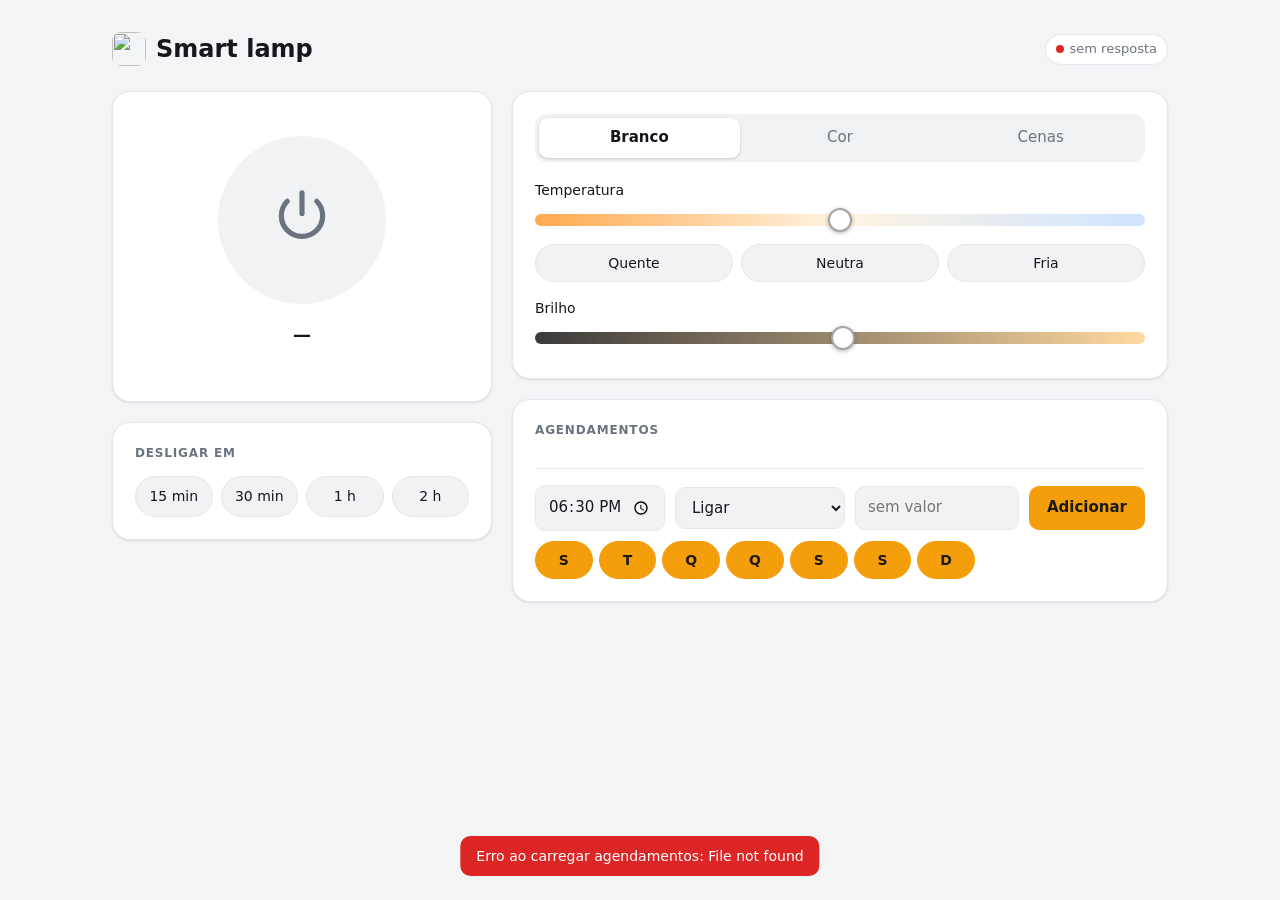
==== app/static/index.html @ d837d830 "Initial commit: local control for a Tuya smart bulb Self-hosted web UI, REST API, schedules and CLI " ====
<!doctype html>
<html lang="pt-BR">
<head>
<meta charset="utf-8">
<meta name="viewport" content="width=device-width, initial-scale=1, viewport-fit=cover">
<meta name="theme-color" content="#0f1115">
<link rel="manifest" href="/static/manifest.json">
<link rel="icon" href="/static/icon.svg" type="image/svg+xml">
<title>Smart lamp</title>
<style>
  :root {
    --bg: #f3f4f6; --card: #ffffff; --text: #15171c; --muted: #6b7280;
    --line: #e5e7eb; --chip: #f1f2f4; --hover: #e9eaee;
    --accent: #f59e0b; --accent-text: #1a1a1a; --danger: #dc2626; --ok: #16a34a;
    --shadow: 0 1px 2px rgba(16,24,40,.05), 0 1px 3px rgba(16,24,40,.06);
    --glow: #ffd9a0; --radius: 18px;
  }
  @media (prefers-color-scheme: dark) {
    :root { --bg: #0f1115; --card: #181b22; --text: #eef0f3; --muted: #9aa1ad;
            --line: #262a33; --chip: #21252d; --hover: #2a2f38; --shadow: none; }
  }
  * { box-sizing: border-box; }
  [hidden] { display: none !important; }
  body { margin: 0; background: var(--bg); color: var(--text); min-height: 100vh;
         font: 15px/1.45 system-ui, -apple-system, "Segoe UI", Roboto, sans-serif;
         -webkit-tap-highlight-color: transparent; }
  button { font: inherit; color: inherit; }
  :focus-visible { outline: 2px solid var(--accent); outline-offset: 2px; }

  .wrap { max-width: 1120px; margin: 0 auto; padding: 16px 16px 48px; }
  header { display: flex; align-items: center; justify-content: space-between; gap: 12px; margin: 4px 0 18px; }
  .brand { display: flex; align-items: center; gap: 10px; min-width: 0; }
  .brand img { width: 34px; height: 34px; border-radius: 9px; }
  h1 { font-size: 20px; margin: 0; font-weight: 650; white-space: nowrap; overflow: hidden; text-overflow: ellipsis; }
  h2 { font-size: 12px; text-transform: uppercase; letter-spacing: .07em; color: var(--muted); margin: 0 0 14px; font-weight: 600; }
  .conn { font-size: 13px; color: var(--muted); display: flex; align-items: center; gap: 6px; flex: none;
          background: var(--card); border: 1px solid var(--line); padding: 5px 10px; border-radius: 99px; }
  .dot { width: 8px; height: 8px; border-radius: 50%; background: var(--muted); }
  .dot.ok { background: var(--ok); } .dot.err { background: var(--danger); }

  .layout { display: flex; flex-direction: column; gap: 14px; }
  .col { display: contents; }
  .card { background: var(--card); border: 1px solid var(--line); border-radius: var(--radius); padding: 18px; box-shadow: var(--shadow); }
  #c-hero { order: 1; } #c-controls { order: 2; } #c-timer { order: 3; } #c-sched { order: 4; }

  /* hero */
  #c-hero { position: relative; overflow: hidden; display: flex; flex-direction: column; align-items: center; padding: 28px 18px 24px; }
  #c-hero::before { content: ""; position: absolute; inset: -40%; opacity: 0; transition: opacity .5s;
                    background: radial-gradient(circle at 50% 42%, var(--glow), transparent 55%); pointer-events: none; }
  #c-hero.on::before { opacity: .28; }
  #power { position: relative; width: 136px; height: 136px; border-radius: 50%; border: 0; cursor: pointer;
           background: var(--chip); color: var(--muted); transition: background .35s, box-shadow .35s, color .35s, transform .1s; }
  #power:hover { background: var(--hover); }
  #power:active { transform: scale(.97); }
  #power svg { width: 54px; height: 54px; }
  #power.on { background: var(--glow); color: #1a1a1a; box-shadow: 0 0 0 8px color-mix(in srgb, var(--glow) 25%, transparent), 0 0 60px 6px var(--glow); }
  #power-label { position: relative; margin-top: 18px; font-size: 18px; font-weight: 650; }
  #power-sub { position: relative; font-size: 13px; color: var(--muted); min-height: 19px; text-align: center; }

  /* tabs */
  .tabs { display: grid; grid-template-columns: repeat(3, 1fr); background: var(--chip); border-radius: 12px; padding: 4px; margin-bottom: 18px; }
  .tabs button { border: 0; background: transparent; padding: 9px; border-radius: 9px; cursor: pointer; color: var(--muted); }
  .tabs button:hover { color: var(--text); }
  .tabs button.active { background: var(--card); color: var(--text); box-shadow: 0 1px 3px rgba(0,0,0,.18); font-weight: 600; }

  label.row { display: flex; justify-content: space-between; margin: 16px 0 2px; font-size: 14px; }
  label.row span { color: var(--muted); font-variant-numeric: tabular-nums; }
  input[type=range] { width: 100%; height: 30px; accent-color: var(--accent); cursor: pointer; }
  .gradient-range { -webkit-appearance: none; appearance: none; height: 12px !important; border-radius: 99px; margin: 12px 0; }
  .gradient-range::-webkit-slider-thumb { -webkit-appearance: none; width: 24px; height: 24px; border-radius: 50%; background: #fff; border: 2px solid rgba(0,0,0,.35); box-shadow: 0 1px 4px rgba(0,0,0,.3); }
  .gradient-range::-moz-range-thumb { width: 22px; height: 22px; border-radius: 50%; background: #fff; border: 2px solid rgba(0,0,0,.35); }
  #temp { background: linear-gradient(90deg, #ffa94d, #fff4e2, #cfe4ff); }
  #bright { background: linear-gradient(90deg, #3a3a3a, var(--glow)); }

  .white-presets { display: grid; grid-template-columns: repeat(3, 1fr); gap: 8px; margin-top: 6px; }

  .swatches { display: grid; grid-template-columns: repeat(auto-fill, minmax(46px, 1fr)); gap: 12px; }
  .swatch { aspect-ratio: 1; border-radius: 50%; border: 3px solid transparent; cursor: pointer; padding: 0;
            box-shadow: inset 0 0 0 1px rgba(0,0,0,.12); transition: transform .12s; }
  .swatch:hover { transform: scale(1.08); }
  .swatch.sel { border-color: var(--text); }
  .swatch.custom { position: relative; overflow: hidden; background: conic-gradient(red, yellow, lime, cyan, blue, magenta, red); }
  .swatch.custom input { position: absolute; inset: 0; opacity: 0; width: 100%; height: 100%; cursor: pointer; }

  .scenes { display: grid; grid-template-columns: repeat(2, 1fr); gap: 10px; }
  .scene { border: 2px solid var(--line); background: var(--chip); border-radius: 14px; padding: 0; overflow: hidden;
           cursor: pointer; text-align: left; transition: border-color .15s, transform .12s; }
  .scene:hover { transform: translateY(-2px); }
  .scene.sel { border-color: var(--accent); }
  .scene .pv { height: 58px; }
  .scene .nm { display: block; padding: 8px 10px; font-size: 14px; font-weight: 550; }

  .chips { display: flex; flex-wrap: wrap; gap: 8px; }
  .chip { border: 1px solid var(--line); background: var(--chip); padding: 8px 14px; border-radius: 99px; font-size: 14px; cursor: pointer; }
  .chip:hover { background: var(--hover); }
  .chip.on { background: var(--accent); border-color: var(--accent); color: var(--accent-text); font-weight: 600; }
  #timer { display: grid; grid-template-columns: repeat(4, 1fr); }
  #timer .chip { text-align: center; padding: 9px 0; }
  #timer .chip.cancel { grid-column: 1 / -1; }

  /* schedules */
  .sched { display: flex; align-items: center; gap: 14px; padding: 12px 0; border-top: 1px solid var(--line); }
  .sched:first-child { border-top: 0; padding-top: 0; }
  .sched .t { font-size: 24px; font-weight: 650; font-variant-numeric: tabular-nums; min-width: 70px; }
  .sched .d { flex: 1; min-width: 0; font-size: 13px; color: var(--muted); }
  .sched .d b { display: block; color: var(--text); font-weight: 550; font-size: 14px; }
  .sched.off .t, .sched.off .d b { opacity: .45; }
  .icon-btn { border: 0; background: transparent; color: var(--muted); cursor: pointer; padding: 6px 8px; border-radius: 8px; font-size: 16px; }
  .icon-btn:hover { background: var(--hover); color: var(--danger); }
  .switch { position: relative; width: 42px; height: 24px; flex: none; }
  .switch input { opacity: 0; width: 0; height: 0; }
  .switch i { position: absolute; inset: 0; background: var(--line); border-radius: 99px; transition: .2s; cursor: pointer; }
  .switch i::after { content: ""; position: absolute; width: 18px; height: 18px; left: 3px; top: 3px; background: #fff; border-radius: 50%; transition: .2s; }
  .switch input:checked + i { background: var(--accent); }
  .switch input:checked + i::after { transform: translateX(18px); }
  .empty { color: var(--muted); font-size: 14px; text-align: center; padding: 6px 0 2px; }

  form#new { display: grid; grid-template-columns: 1fr 1fr; gap: 10px; margin-top: 14px; border-top: 1px solid var(--line); padding-top: 16px; }
  form#new .full { grid-column: 1 / -1; }
  input[type=time], select, input[type=text] { width: 100%; padding: 10px 12px; border-radius: 10px; border: 1px solid var(--line);
         background: var(--chip); color: var(--text); font: inherit; min-height: 42px; }
  .chips.days { display: grid; grid-template-columns: repeat(7, 1fr); gap: 6px; }
  .days .chip { padding: 8px 0; text-align: center; }
  button.primary { border: 0; border-radius: 10px; padding: 11px 18px; background: var(--accent); color: var(--accent-text); font-weight: 650; cursor: pointer; min-height: 42px; }
  button.primary:hover { filter: brightness(1.06); }

  #toast { position: fixed; left: 50%; bottom: 24px; transform: translate(-50%, 100px); background: var(--danger); color: #fff;
           padding: 10px 16px; border-radius: 10px; font-size: 14px; transition: transform .25s; max-width: calc(100% - 32px); z-index: 9; }
  #toast.show { transform: translate(-50%, 0); }

  /* desktop */
  @media (min-width: 900px) {
    .wrap { padding: 28px 32px 56px; }
    header { margin-bottom: 24px; }
    h1 { font-size: 24px; }
    .layout { display: grid; grid-template-columns: 340px 1fr; gap: 20px; align-items: start; }
    .col { display: flex; flex-direction: column; gap: 20px; }
    .col.left { position: sticky; top: 24px; }
    .card { padding: 22px; }
    #c-hero { padding: 44px 22px 34px; }
    #power { width: 168px; height: 168px; }
    #power svg { width: 62px; height: 62px; }
    .scenes { grid-template-columns: repeat(4, 1fr); }
    .scene .pv { height: 72px; }
    .swatches { grid-template-columns: repeat(9, 1fr); }
    form#new { grid-template-columns: 130px 170px 1fr auto; align-items: center; }
    form#new > * { grid-row: 1; }
    form#new #n-value-wrap, form#new button.primary { grid-column: auto; }
    form#new .days-wrap { grid-row: 2; grid-column: 1 / -1; max-width: 440px; }
    .sched-grid { display: grid; grid-template-columns: 1fr 1fr; column-gap: 28px; }
    .sched-grid .sched:nth-child(2) { border-top: 0; padding-top: 0; }
  }
  @media (min-width: 1200px) {
    .layout { grid-template-columns: 380px 1fr; }
  }
</style>
</head>
<body>
<div class="wrap">
  <header>
    <div class="brand"><img src="/static/icon.svg" alt=""><h1 id="name">Smart lamp</h1></div>
    <div class="conn"><span id="dot" class="dot"></span><span id="conn">conectando…</span></div>
  </header>

  <div class="layout">
    <div class="col left">
      <section class="card" id="c-hero">
        <button id="power" aria-label="Ligar/desligar">
          <svg viewBox="0 0 24 24" fill="none" stroke="currentColor" stroke-width="2" stroke-linecap="round"><path d="M12 3v8"/><path d="M6.3 6.3a8 8 0 1 0 11.4 0"/></svg>
        </button>
        <div id="power-label">—</div>
        <div id="power-sub"></div>
      </section>

      <section class="card" id="c-timer">
        <h2>Desligar em</h2>
        <div class="chips" id="timer">
          <button class="chip" data-min="15">15 min</button>
          <button class="chip" data-min="30">30 min</button>
          <button class="chip" data-min="60">1 h</button>
          <button class="chip" data-min="120">2 h</button>
          <button class="chip cancel" data-min="0" hidden>Cancelar timer</button>
        </div>
      </section>
    </div>

    <div class="col right">
      <section class="card" id="c-controls">
        <div class="tabs" role="tablist">
          <button data-tab="white" class="active">Branco</button>
          <button data-tab="colour">Cor</button>
          <button data-tab="scene">Cenas</button>
        </div>

        <div id="pane-white">
          <label class="row" for="temp">Temperatura <span id="temp-v"></span></label>
          <input id="temp" class="gradient-range" type="range" min="0" max="100" step="1">
          <div class="white-presets">
            <button class="chip" data-temp="0">Quente</button>
            <button class="chip" data-temp="50">Neutra</button>
            <button class="chip" data-temp="100">Fria</button>
          </div>
        </div>

        <div id="pane-colour" hidden>
          <div class="swatches" id="swatches">
            <label class="swatch custom" title="Personalizada"><input type="color" id="picker"></label>
          </div>
        </div>

        <div id="pane-scene" hidden>
          <div class="scenes" id="scenes"></div>
        </div>

        <div id="bright-wrap">
          <label class="row" for="bright">Brilho <span id="bright-v"></span></label>
          <input id="bright" class="gradient-range" type="range" min="1" max="100" step="1">
        </div>
      </section>

      <section class="card" id="c-sched">
        <h2>Agendamentos</h2>
        <div id="sched-list" class="sched-grid"></div>
        <form id="new">
          <input type="time" id="n-time" required value="18:30" aria-label="Horário">
          <select id="n-action" aria-label="Ação">
            <option value="on">Ligar</option>
            <option value="off">Desligar</option>
            <option value="white">Branco</option>
            <option value="color">Cor</option>
            <option value="brightness">Brilho</option>
            <option value="scene">Cena</option>
          </select>
          <div class="full" id="n-value-wrap">
            <input type="text" id="n-value" aria-label="Valor" disabled placeholder="sem valor">
            <select id="n-scene" aria-label="Cena" hidden></select>
          </div>
          <div class="full days-wrap"><div class="chips days" id="n-days"></div></div>
          <button class="primary full" type="submit">Adicionar</button>
        </form>
      </section>
    </div>
  </div>
</div>
<div id="toast"></div>

<script>
const $ = (s) => document.querySelector(s);
const PRESETS = ["#ff0000", "#ff6400", "#ffc800", "#00ff00", "#00ffff", "#0000ff", "#8c00ff", "#ff0078"];
const DAYS = ["S", "T", "Q", "Q", "S", "S", "D"];  // seg..dom
const DAY_FULL = ["seg", "ter", "qua", "qui", "sex", "sáb", "dom"];
const ACTION_LABEL = { on: "Ligar", off: "Desligar", white: "Branco", color: "Cor", brightness: "Brilho", scene: "Cena" };
// visual previews for the built-in Tuya scenes
const SCENE_STYLE = {
  night:    { bg: "radial-gradient(circle at 30% 40%, #ffb15c, #3b2410 75%)", glow: "#ffb15c" },
  read:     { bg: "linear-gradient(135deg, #fff6e6, #ffd9a0)", glow: "#ffe2b0" },
  work:     { bg: "linear-gradient(135deg, #ffffff, #cfe2ff)", glow: "#e3eeff" },
  leisure:  { bg: "linear-gradient(135deg, #f6e7d4, #b99f80)", glow: "#f0dcc2" },
  soft:     { bg: "linear-gradient(135deg, #ff7a7a, #7dffa0 60%, #1f3a26)", glow: "#ffb0b0" },
  rainbow:  { bg: "linear-gradient(90deg, #ff2d2d 33%, #2dff6a 33% 66%, #2d6bff 66%)", glow: "#9fe" },
  shine:    { bg: "repeating-linear-gradient(90deg, #ff2d2d 0 12px, #111 12px 18px, #2dff6a 18px 30px, #111 30px 36px, #2d6bff 36px 48px, #111 48px 54px)", glow: "#fff" },
  gorgeous: { bg: "linear-gradient(90deg, #ff2d2d, #2dff6a, #2d6bff, #f5ff2d, #2dffe0, #b02dff)", glow: "#e0b0ff" },
};
let state = null, tab = "white", busy = false, scenes = [];

function toast(msg) {
  const t = $("#toast"); t.textContent = msg; t.classList.add("show");
  clearTimeout(toast.h); toast.h = setTimeout(() => t.classList.remove("show"), 3500);
}

async function api(path, method = "GET", body) {
  const res = await fetch(path, {
    method, headers: body ? { "Content-Type": "application/json" } : {},
    body: body ? JSON.stringify(body) : undefined,
  });
  if (!res.ok) {
    let detail = res.statusText;
    try { const j = await res.json(); detail = typeof j.detail === "string" ? j.detail : j.detail.map(d => d.msg).join("; "); } catch {}
    throw new Error(detail);
  }
  return res.status === 204 ? null : res.json();
}

function setConn(ok, text) {
  $("#dot").className = "dot " + (ok ? "ok" : "err");
  $("#conn").textContent = text;
}

function warmToHex(t) {  // 0 = warm, 100 = cold
  const a = [255, 179, 92], b = [207, 230, 255];
  return "#" + a.map((v, i) => Math.round(v + (b[i] - v) * t / 100).toString(16).padStart(2, "0")).join("");
}

// the bulb stores colour as HSV, so a hex read back can differ slightly from what was sent
function colorDistance(a, b) {
  const rgb = (h) => [1, 3, 5].map(i => parseInt(h.slice(i, i + 2), 16));
  const [x, y] = [rgb(a), rgb(b)];
  return Math.max(...x.map((v, i) => Math.abs(v - y[i])));
}

function tempLabel(v) { v = +v; return v < 34 ? "quente" : v > 66 ? "fria" : "neutra"; }
const sceneLabel = (id) => scenes.find(s => s.id === id)?.label || id;

function render(s) {
  state = s;
  setConn(true, "online");
  const glow = s.mode === "colour" && s.color ? s.color
             : s.mode === "scene" && SCENE_STYLE[s.scene] ? SCENE_STYLE[s.scene].glow
             : warmToHex(s.temperature);
  document.documentElement.style.setProperty("--glow", glow);
  $("#power").classList.toggle("on", s.on);
  $("#c-hero").classList.toggle("on", s.on);
  $("#power-label").textContent = s.on ? "Ligada" : "Desligada";

  const parts = [];
  if (s.on) {
    if (s.mode === "scene") parts.push(`Cena ${sceneLabel(s.scene)}`);
    else if (s.mode === "colour") parts.push(`Cor · ${s.brightness}%`);
    else parts.push(`Branco ${tempLabel(s.temperature)} · ${s.brightness}%`);
  }
  if (s.timer_seconds > 0) parts.push(`desliga em ${Math.ceil(s.timer_seconds / 60)} min`);
  $("#power-sub").textContent = parts.join(" · ");
  $("#timer .cancel").hidden = !(s.timer_seconds > 0);

  const modeTab = { white: "white", colour: "colour", scene: "scene" }[s.mode];
  if (modeTab && !render.userTab) setTab(modeTab, false);

  if (document.activeElement !== $("#bright")) $("#bright").value = s.brightness;
  $("#bright-v").textContent = $("#bright").value + "%";
  if (document.activeElement !== $("#temp")) $("#temp").value = s.temperature;
  $("#temp-v").textContent = tempLabel($("#temp").value);
  if (s.color) $("#picker").value = s.color;
  document.querySelectorAll(".swatch[data-c]").forEach(el =>
    el.classList.toggle("sel", s.mode === "colour" && !!s.color && colorDistance(el.dataset.c, s.color) < 30));
  document.querySelectorAll(".scene").forEach(el =>
    el.classList.toggle("sel", s.mode === "scene" && el.dataset.id === s.scene));
}

async function act(path, body) {
  if (busy) return; busy = true;
  try { render.userTab = false; render(await api(path, "POST", body)); }
  catch (e) { toast(e.message); }
  finally { busy = false; }
}

async function refresh() {
  if (busy || document.hidden) return;
  try { render(await api("/api/status")); }
  catch (e) { setConn(false, "sem resposta"); }
}

function setTab(t, fromUser = true) {
  tab = t;
  if (fromUser) render.userTab = true;  // don't let polling flip the tab while browsing
  document.querySelectorAll(".tabs button").forEach(b => b.classList.toggle("active", b.dataset.tab === t));
  $("#pane-white").hidden = t !== "white";
  $("#pane-colour").hidden = t !== "colour";
  $("#pane-scene").hidden = t !== "scene";
  $("#bright-wrap").hidden = t === "scene";
  if (fromUser && t === "white" && state?.mode !== "white") act("/api/white", {});
}

// --- controls
$("#power").onclick = () => act("/api/power", { on: !state?.on });
document.querySelectorAll(".tabs button").forEach(b => b.onclick = () => setTab(b.dataset.tab));
$("#bright").oninput = (e) => $("#bright-v").textContent = e.target.value + "%";
$("#bright").onchange = (e) => act("/api/brightness", { value: +e.target.value });
$("#temp").oninput = (e) => $("#temp-v").textContent = tempLabel(e.target.value);
$("#temp").onchange = (e) => act("/api/white", { temperature: +e.target.value });
document.querySelectorAll("[data-temp]").forEach(b => b.onclick = () => act("/api/white", { temperature: +b.dataset.temp }));
$("#picker").onchange = (e) => act("/api/color", { color: e.target.value });
const sw = $("#swatches");
PRESETS.forEach(c => {
  const b = document.createElement("button");
  b.className = "swatch"; b.style.background = c; b.dataset.c = c; b.title = c; b.setAttribute("aria-label", c);
  b.onclick = () => act("/api/color", { color: c });
  sw.insertBefore(b, sw.lastElementChild);
});
document.querySelectorAll("#timer .chip").forEach(b => b.onclick = () => act("/api/timer", { minutes: +b.dataset.min }));

function renderScenes() {
  const el = $("#scenes"); el.innerHTML = "";
  const sel = $("#n-scene"); sel.innerHTML = "";
  for (const s of scenes) {
    const b = document.createElement("button");
    b.className = "scene"; b.dataset.id = s.id;
    b.innerHTML = `<div class="pv"></div><span class="nm"></span>`;
    b.querySelector(".pv").style.background = SCENE_STYLE[s.id]?.bg || "var(--hover)";
    b.querySelector(".nm").textContent = s.label;
    b.onclick = () => act("/api/scene", { scene: s.id });
    el.appendChild(b);
    sel.add(new Option(s.label, s.id));
  }
}

// --- schedules
const daysEl = $("#n-days");
const newDays = new Set([0, 1, 2, 3, 4, 5, 6]);
DAYS.forEach((d, i) => {
  const b = document.createElement("button");
  b.type = "button"; b.className = "chip on"; b.textContent = d; b.title = DAY_FULL[i];
  b.onclick = () => { newDays.has(i) ? newDays.delete(i) : newDays.add(i); b.classList.toggle("on", newDays.has(i)); };
  daysEl.appendChild(b);
});

$("#n-action").onchange = (e) => {
  const a = e.target.value, input = $("#n-value");
  $("#n-scene").hidden = a !== "scene";
  input.hidden = a === "scene";
  input.disabled = !["white", "color", "brightness"].includes(a);
  input.value = "";
  input.placeholder = { white: "temperatura 0-100 (vazio = manter)", color: "#ff8800 ou vermelho", brightness: "brilho 1-100" }[a] || "sem valor";
};

function describeDays(days) {
  if (days.length === 7) return "todos os dias";
  if (days.join() === "0,1,2,3,4") return "dias úteis";
  if (days.join() === "5,6") return "fim de semana";
  return days.map(d => DAY_FULL[d]).join(", ");
}

function describeAction(s) {
  const label = ACTION_LABEL[s.action];
  if (s.value === null || s.value === undefined || s.value === "") return label;
  if (s.action === "brightness") return `${label} ${s.value}%`;
  if (s.action === "white") return `${label} ${tempLabel(s.value)}`;
  if (s.action === "scene") return `${label} ${sceneLabel(s.value)}`;
  return `${label} ${s.value}`;
}

async function loadSchedules() {
  try {
    const list = await api("/api/schedules");
    const el = $("#sched-list");
    el.innerHTML = "";
    if (!list.length) { el.innerHTML = '<div class="empty">Nenhum agendamento</div>'; return; }
    for (const s of list) {
      const row = document.createElement("div");
      row.className = "sched" + (s.enabled ? "" : " off");
      row.innerHTML = `<div class="t"></div><div class="d"><b></b><span></span></div>
        <label class="switch" title="Ativar/desativar"><input type="checkbox"><i></i></label>
        <button class="icon-btn" title="Excluir" aria-label="Excluir">✕</button>`;
      row.querySelector(".t").textContent = s.time;
      row.querySelector("b").textContent = describeAction(s);
      row.querySelector("span").textContent = describeDays(s.days);
      const cb = row.querySelector("input");
      cb.checked = s.enabled;
      cb.onchange = async () => {
        try { await api(`/api/schedules/${s.id}`, "PUT", { ...s, enabled: cb.checked }); loadSchedules(); }
        catch (e) { toast(e.message); cb.checked = !cb.checked; }
      };
      row.querySelector(".icon-btn").onclick = async () => {
        if (!confirm(`Excluir agendamento das ${s.time}?`)) return;
        try { await api(`/api/schedules/${s.id}`, "DELETE"); loadSchedules(); } catch (e) { toast(e.message); }
      };
      el.appendChild(row);
    }
  } catch (e) { toast("Erro ao carregar agendamentos: " + e.message); }
}

$("#new").onsubmit = async (e) => {
  e.preventDefault();
  if (!newDays.size) return toast("Escolha pelo menos um dia");
  const action = $("#n-action").value;
  const raw = action === "scene" ? $("#n-scene").value : $("#n-value").value.trim();
  const body = { time: $("#n-time").value, days: [...newDays].sort(), action, value: raw === "" ? null : raw };
  try { await api("/api/schedules", "POST", body); loadSchedules(); }
  catch (err) { toast(err.message); }
};

(async () => {
  try {
    const info = await api("/api/info");
    $("#name").textContent = document.title = info.name;
    scenes = info.scenes;
    renderScenes();
  } catch (e) { toast(e.message); }
  refresh(); loadSchedules();
})();
setInterval(refresh, 5000);
document.addEventListener("visibilitychange", () => { if (!document.hidden) { refresh(); loadSchedules(); } });
</script>
</body>
</html>
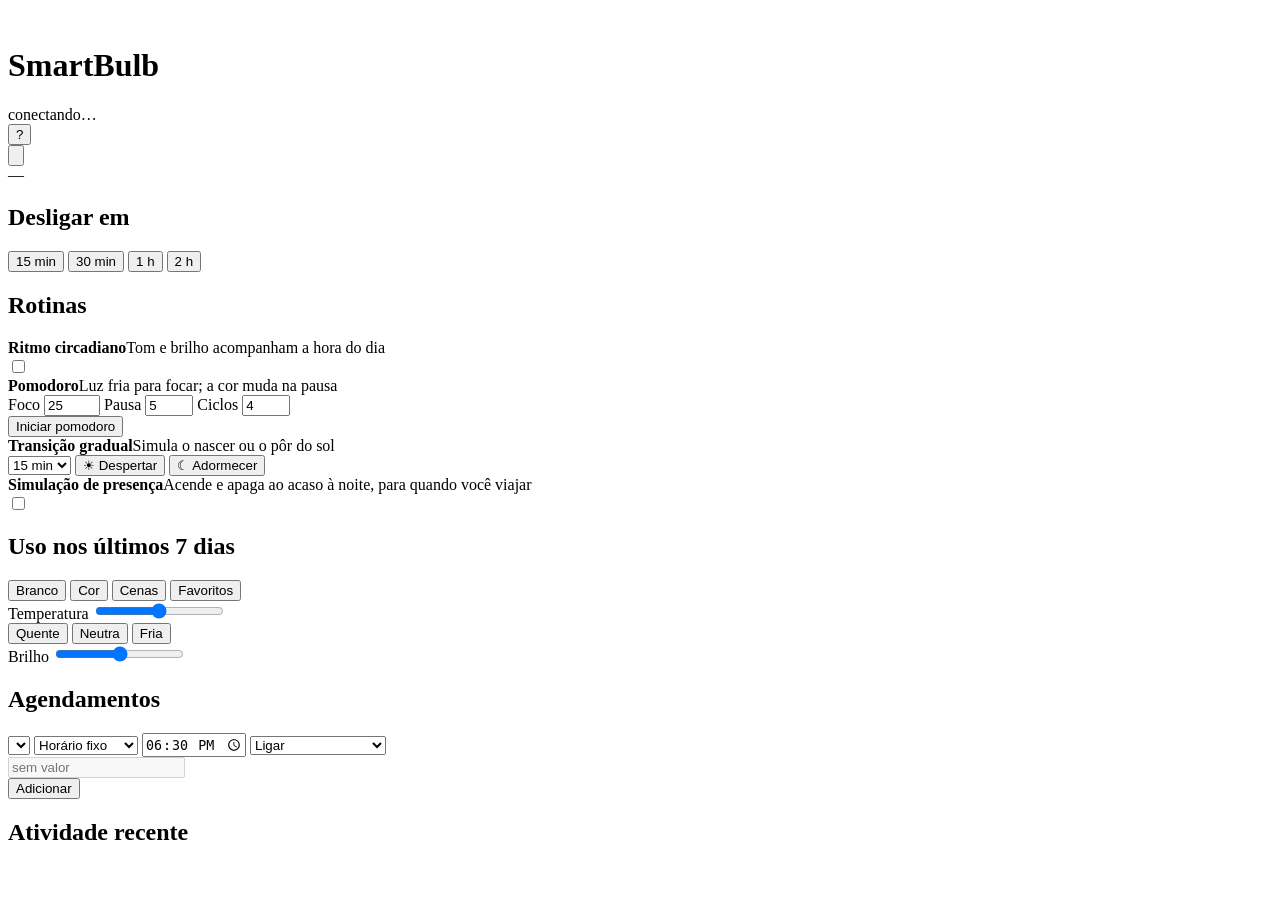
==== commit 940e0e80: "Add login page, users, routines, scenes and live updates - Login page with cookie sessions replaces " ====
--- a/app/static/index.html
+++ b/app/static/index.html
@@ -6,160 +6,26 @@
 <meta name="theme-color" content="#0f1115">
 <link rel="manifest" href="/static/manifest.json">
 <link rel="icon" href="/static/icon.svg" type="image/svg+xml">
-<title>Smart lamp</title>
-<style>
-  :root {
-    --bg: #f3f4f6; --card: #ffffff; --text: #15171c; --muted: #6b7280;
-    --line: #e5e7eb; --chip: #f1f2f4; --hover: #e9eaee;
-    --accent: #f59e0b; --accent-text: #1a1a1a; --danger: #dc2626; --ok: #16a34a;
-    --shadow: 0 1px 2px rgba(16,24,40,.05), 0 1px 3px rgba(16,24,40,.06);
-    --glow: #ffd9a0; --radius: 18px;
-  }
-  @media (prefers-color-scheme: dark) {
-    :root { --bg: #0f1115; --card: #181b22; --text: #eef0f3; --muted: #9aa1ad;
-            --line: #262a33; --chip: #21252d; --hover: #2a2f38; --shadow: none; }
-  }
-  * { box-sizing: border-box; }
-  [hidden] { display: none !important; }
-  body { margin: 0; background: var(--bg); color: var(--text); min-height: 100vh;
-         font: 15px/1.45 system-ui, -apple-system, "Segoe UI", Roboto, sans-serif;
-         -webkit-tap-highlight-color: transparent; }
-  button { font: inherit; color: inherit; }
-  :focus-visible { outline: 2px solid var(--accent); outline-offset: 2px; }
-
-  .wrap { max-width: 1120px; margin: 0 auto; padding: 16px 16px 48px; }
-  header { display: flex; align-items: center; justify-content: space-between; gap: 12px; margin: 4px 0 18px; }
-  .brand { display: flex; align-items: center; gap: 10px; min-width: 0; }
-  .brand img { width: 34px; height: 34px; border-radius: 9px; }
-  h1 { font-size: 20px; margin: 0; font-weight: 650; white-space: nowrap; overflow: hidden; text-overflow: ellipsis; }
-  h2 { font-size: 12px; text-transform: uppercase; letter-spacing: .07em; color: var(--muted); margin: 0 0 14px; font-weight: 600; }
-  .conn { font-size: 13px; color: var(--muted); display: flex; align-items: center; gap: 6px; flex: none;
-          background: var(--card); border: 1px solid var(--line); padding: 5px 10px; border-radius: 99px; }
-  .dot { width: 8px; height: 8px; border-radius: 50%; background: var(--muted); }
-  .dot.ok { background: var(--ok); } .dot.err { background: var(--danger); }
-
-  .layout { display: flex; flex-direction: column; gap: 14px; }
-  .col { display: contents; }
-  .card { background: var(--card); border: 1px solid var(--line); border-radius: var(--radius); padding: 18px; box-shadow: var(--shadow); }
-  #c-hero { order: 1; } #c-controls { order: 2; } #c-timer { order: 3; } #c-sched { order: 4; }
-
-  /* hero */
-  #c-hero { position: relative; overflow: hidden; display: flex; flex-direction: column; align-items: center; padding: 28px 18px 24px; }
-  #c-hero::before { content: ""; position: absolute; inset: -40%; opacity: 0; transition: opacity .5s;
-                    background: radial-gradient(circle at 50% 42%, var(--glow), transparent 55%); pointer-events: none; }
-  #c-hero.on::before { opacity: .28; }
-  #power { position: relative; width: 136px; height: 136px; border-radius: 50%; border: 0; cursor: pointer;
-           background: var(--chip); color: var(--muted); transition: background .35s, box-shadow .35s, color .35s, transform .1s; }
-  #power:hover { background: var(--hover); }
-  #power:active { transform: scale(.97); }
-  #power svg { width: 54px; height: 54px; }
-  #power.on { background: var(--glow); color: #1a1a1a; box-shadow: 0 0 0 8px color-mix(in srgb, var(--glow) 25%, transparent), 0 0 60px 6px var(--glow); }
-  #power-label { position: relative; margin-top: 18px; font-size: 18px; font-weight: 650; }
-  #power-sub { position: relative; font-size: 13px; color: var(--muted); min-height: 19px; text-align: center; }
-
-  /* tabs */
-  .tabs { display: grid; grid-template-columns: repeat(3, 1fr); background: var(--chip); border-radius: 12px; padding: 4px; margin-bottom: 18px; }
-  .tabs button { border: 0; background: transparent; padding: 9px; border-radius: 9px; cursor: pointer; color: var(--muted); }
-  .tabs button:hover { color: var(--text); }
-  .tabs button.active { background: var(--card); color: var(--text); box-shadow: 0 1px 3px rgba(0,0,0,.18); font-weight: 600; }
-
-  label.row { display: flex; justify-content: space-between; margin: 16px 0 2px; font-size: 14px; }
-  label.row span { color: var(--muted); font-variant-numeric: tabular-nums; }
-  input[type=range] { width: 100%; height: 30px; accent-color: var(--accent); cursor: pointer; }
-  .gradient-range { -webkit-appearance: none; appearance: none; height: 12px !important; border-radius: 99px; margin: 12px 0; }
-  .gradient-range::-webkit-slider-thumb { -webkit-appearance: none; width: 24px; height: 24px; border-radius: 50%; background: #fff; border: 2px solid rgba(0,0,0,.35); box-shadow: 0 1px 4px rgba(0,0,0,.3); }
-  .gradient-range::-moz-range-thumb { width: 22px; height: 22px; border-radius: 50%; background: #fff; border: 2px solid rgba(0,0,0,.35); }
-  #temp { background: linear-gradient(90deg, #ffa94d, #fff4e2, #cfe4ff); }
-  #bright { background: linear-gradient(90deg, #3a3a3a, var(--glow)); }
-
-  .white-presets { display: grid; grid-template-columns: repeat(3, 1fr); gap: 8px; margin-top: 6px; }
-
-  .swatches { display: grid; grid-template-columns: repeat(auto-fill, minmax(46px, 1fr)); gap: 12px; }
-  .swatch { aspect-ratio: 1; border-radius: 50%; border: 3px solid transparent; cursor: pointer; padding: 0;
-            box-shadow: inset 0 0 0 1px rgba(0,0,0,.12); transition: transform .12s; }
-  .swatch:hover { transform: scale(1.08); }
-  .swatch.sel { border-color: var(--text); }
-  .swatch.custom { position: relative; overflow: hidden; background: conic-gradient(red, yellow, lime, cyan, blue, magenta, red); }
-  .swatch.custom input { position: absolute; inset: 0; opacity: 0; width: 100%; height: 100%; cursor: pointer; }
-
-  .scenes { display: grid; grid-template-columns: repeat(2, 1fr); gap: 10px; }
-  .scene { border: 2px solid var(--line); background: var(--chip); border-radius: 14px; padding: 0; overflow: hidden;
-           cursor: pointer; text-align: left; transition: border-color .15s, transform .12s; }
-  .scene:hover { transform: translateY(-2px); }
-  .scene.sel { border-color: var(--accent); }
-  .scene .pv { height: 58px; }
-  .scene .nm { display: block; padding: 8px 10px; font-size: 14px; font-weight: 550; }
-
-  .chips { display: flex; flex-wrap: wrap; gap: 8px; }
-  .chip { border: 1px solid var(--line); background: var(--chip); padding: 8px 14px; border-radius: 99px; font-size: 14px; cursor: pointer; }
-  .chip:hover { background: var(--hover); }
-  .chip.on { background: var(--accent); border-color: var(--accent); color: var(--accent-text); font-weight: 600; }
-  #timer { display: grid; grid-template-columns: repeat(4, 1fr); }
-  #timer .chip { text-align: center; padding: 9px 0; }
-  #timer .chip.cancel { grid-column: 1 / -1; }
-
-  /* schedules */
-  .sched { display: flex; align-items: center; gap: 14px; padding: 12px 0; border-top: 1px solid var(--line); }
-  .sched:first-child { border-top: 0; padding-top: 0; }
-  .sched .t { font-size: 24px; font-weight: 650; font-variant-numeric: tabular-nums; min-width: 70px; }
-  .sched .d { flex: 1; min-width: 0; font-size: 13px; color: var(--muted); }
-  .sched .d b { display: block; color: var(--text); font-weight: 550; font-size: 14px; }
-  .sched.off .t, .sched.off .d b { opacity: .45; }
-  .icon-btn { border: 0; background: transparent; color: var(--muted); cursor: pointer; padding: 6px 8px; border-radius: 8px; font-size: 16px; }
-  .icon-btn:hover { background: var(--hover); color: var(--danger); }
-  .switch { position: relative; width: 42px; height: 24px; flex: none; }
-  .switch input { opacity: 0; width: 0; height: 0; }
-  .switch i { position: absolute; inset: 0; background: var(--line); border-radius: 99px; transition: .2s; cursor: pointer; }
-  .switch i::after { content: ""; position: absolute; width: 18px; height: 18px; left: 3px; top: 3px; background: #fff; border-radius: 50%; transition: .2s; }
-  .switch input:checked + i { background: var(--accent); }
-  .switch input:checked + i::after { transform: translateX(18px); }
-  .empty { color: var(--muted); font-size: 14px; text-align: center; padding: 6px 0 2px; }
-
-  form#new { display: grid; grid-template-columns: 1fr 1fr; gap: 10px; margin-top: 14px; border-top: 1px solid var(--line); padding-top: 16px; }
-  form#new .full { grid-column: 1 / -1; }
-  input[type=time], select, input[type=text] { width: 100%; padding: 10px 12px; border-radius: 10px; border: 1px solid var(--line);
-         background: var(--chip); color: var(--text); font: inherit; min-height: 42px; }
-  .chips.days { display: grid; grid-template-columns: repeat(7, 1fr); gap: 6px; }
-  .days .chip { padding: 8px 0; text-align: center; }
-  button.primary { border: 0; border-radius: 10px; padding: 11px 18px; background: var(--accent); color: var(--accent-text); font-weight: 650; cursor: pointer; min-height: 42px; }
-  button.primary:hover { filter: brightness(1.06); }
-
-  #toast { position: fixed; left: 50%; bottom: 24px; transform: translate(-50%, 100px); background: var(--danger); color: #fff;
-           padding: 10px 16px; border-radius: 10px; font-size: 14px; transition: transform .25s; max-width: calc(100% - 32px); z-index: 9; }
-  #toast.show { transform: translate(-50%, 0); }
-
-  /* desktop */
-  @media (min-width: 900px) {
-    .wrap { padding: 28px 32px 56px; }
-    header { margin-bottom: 24px; }
-    h1 { font-size: 24px; }
-    .layout { display: grid; grid-template-columns: 340px 1fr; gap: 20px; align-items: start; }
-    .col { display: flex; flex-direction: column; gap: 20px; }
-    .col.left { position: sticky; top: 24px; }
-    .card { padding: 22px; }
-    #c-hero { padding: 44px 22px 34px; }
-    #power { width: 168px; height: 168px; }
-    #power svg { width: 62px; height: 62px; }
-    .scenes { grid-template-columns: repeat(4, 1fr); }
-    .scene .pv { height: 72px; }
-    .swatches { grid-template-columns: repeat(9, 1fr); }
-    form#new { grid-template-columns: 130px 170px 1fr auto; align-items: center; }
-    form#new > * { grid-row: 1; }
-    form#new #n-value-wrap, form#new button.primary { grid-column: auto; }
-    form#new .days-wrap { grid-row: 2; grid-column: 1 / -1; max-width: 440px; }
-    .sched-grid { display: grid; grid-template-columns: 1fr 1fr; column-gap: 28px; }
-    .sched-grid .sched:nth-child(2) { border-top: 0; padding-top: 0; }
-  }
-  @media (min-width: 1200px) {
-    .layout { grid-template-columns: 380px 1fr; }
-  }
-</style>
+<link rel="stylesheet" href="/static/app.css">
+<title>SmartBulb</title>
 </head>
-<body>
+<body class="role-guest">
 <div class="wrap">
   <header>
-    <div class="brand"><img src="/static/icon.svg" alt=""><h1 id="name">Smart lamp</h1></div>
-    <div class="conn"><span id="dot" class="dot"></span><span id="conn">conectando…</span></div>
+    <div class="brand"><img src="/static/icon.svg" alt=""><h1>SmartBulb</h1></div>
+    <select id="target" class="pill-select" aria-label="Lâmpada ou grupo" hidden></select>
+    <div class="header-right">
+      <div class="conn"><span id="dot" class="dot"></span><span id="conn">conectando…</span></div>
+      <div class="menu-wrap">
+        <button id="user-btn" class="avatar" aria-haspopup="menu" aria-expanded="false" title="Conta">?</button>
+        <div id="user-menu" class="menu" role="menu" hidden>
+          <div class="menu-head"><b id="user-name"></b><span id="user-role"></span></div>
+          <button data-open="dlg-account" role="menuitem">Minha conta</button>
+          <button data-open="dlg-admin" class="admin-only" role="menuitem">Administração</button>
+          <button id="logout" role="menuitem">Sair</button>
+        </div>
+      </div>
+    </div>
   </header>
 
   <div class="layout">
@@ -170,9 +36,17 @@
         </button>
         <div id="power-label">—</div>
         <div id="power-sub"></div>
-      </section>
-
-      <section class="card" id="c-timer">
+        <div id="effect-banner" class="effect-banner member-only" hidden>
+          <span id="effect-text"></span>
+          <button class="chip" id="effect-stop">Parar</button>
+        </div>
+        <div id="members" class="members"></div>
+        <div class="hero-actions member-only">
+          <button class="chip small" id="undo" hidden>↶ Desfazer</button>
+        </div>
+      </section>
+
+      <section class="card member-only" id="c-timer">
         <h2>Desligar em</h2>
         <div class="chips" id="timer">
           <button class="chip" data-min="15">15 min</button>
@@ -182,14 +56,53 @@
           <button class="chip cancel" data-min="0" hidden>Cancelar timer</button>
         </div>
       </section>
+
+      <section class="card member-only" id="c-routines">
+        <h2>Rotinas</h2>
+        <div class="routine">
+          <div class="routine-text"><b>Ritmo circadiano</b><span id="circ-desc">Tom e brilho acompanham a hora do dia</span></div>
+          <label class="switch" title="Ritmo circadiano"><input type="checkbox" id="circ"><i></i></label>
+        </div>
+        <div class="routine column">
+          <div class="routine-text"><b>Pomodoro</b><span>Luz fria para focar; a cor muda na pausa</span></div>
+          <div class="inline-fields">
+            <label>Foco <input type="number" id="pm-work" value="25" min="1" max="120"></label>
+            <label>Pausa <input type="number" id="pm-rest" value="5" min="1" max="60"></label>
+            <label>Ciclos <input type="number" id="pm-cycles" value="4" min="1" max="12"></label>
+          </div>
+          <button class="chip" id="pm-start">Iniciar pomodoro</button>
+        </div>
+        <div class="routine column">
+          <div class="routine-text"><b>Transição gradual</b><span>Simula o nascer ou o pôr do sol</span></div>
+          <div class="fade-row">
+            <select id="fade-min" aria-label="Duração">
+              <option value="5">5 min</option><option value="15" selected>15 min</option>
+              <option value="30">30 min</option><option value="60">60 min</option>
+            </select>
+            <button class="chip" data-fade="wake">☀ Despertar</button>
+            <button class="chip" data-fade="sleep">☾ Adormecer</button>
+          </div>
+        </div>
+        <div class="routine">
+          <div class="routine-text"><b>Simulação de presença</b><span id="presence-desc">Acende e apaga ao acaso à noite, para quando você viajar</span></div>
+          <label class="switch" title="Simulação de presença"><input type="checkbox" id="presence"><i></i></label>
+        </div>
+      </section>
+
+      <section class="card member-only" id="c-stats">
+        <h2>Uso nos últimos 7 dias</h2>
+        <div id="stats-bars" class="bars"></div>
+        <div id="stats-sum" class="muted small"></div>
+      </section>
     </div>
 
     <div class="col right">
-      <section class="card" id="c-controls">
+      <section class="card member-only" id="c-controls">
         <div class="tabs" role="tablist">
           <button data-tab="white" class="active">Branco</button>
           <button data-tab="colour">Cor</button>
           <button data-tab="scene">Cenas</button>
+          <button data-tab="fav">Favoritos</button>
         </div>
 
         <div id="pane-white">
@@ -203,13 +116,23 @@
         </div>
 
         <div id="pane-colour" hidden>
-          <div class="swatches" id="swatches">
-            <label class="swatch custom" title="Personalizada"><input type="color" id="picker"></label>
-          </div>
+          <div class="swatches" id="swatches"></div>
+          <div id="picker"></div>
         </div>
 
         <div id="pane-scene" hidden>
+          <div class="chips scene-filter" id="scene-filter"></div>
+          <p class="edit-hint" id="scene-hint" hidden>Toque nas cenas para mostrar ou esconder. As escondidas continuam disponíveis nos agendamentos.</p>
           <div class="scenes" id="scenes"></div>
+          <div class="pane-actions">
+            <button class="chip" id="new-scene">+ Criar cena</button>
+            <button class="chip" id="edit-scenes">Escolher cenas</button>
+          </div>
+        </div>
+
+        <div id="pane-fav" hidden>
+          <div class="favs" id="favs"></div>
+          <div class="pane-actions"><button class="chip" id="save-fav">+ Salvar luz atual como favorito</button></div>
         </div>
 
         <div id="bright-wrap">
@@ -218,11 +141,18 @@
         </div>
       </section>
 
-      <section class="card" id="c-sched">
+      <section class="card member-only" id="c-sched">
         <h2>Agendamentos</h2>
         <div id="sched-list" class="sched-grid"></div>
-        <form id="new">
+        <form id="new" class="sched-form">
+          <select id="n-target" class="full" aria-label="Lâmpada"></select>
+          <select id="n-trigger" aria-label="Quando">
+            <option value="time">Horário fixo</option>
+            <option value="sunrise">Nascer do sol</option>
+            <option value="sunset">Pôr do sol</option>
+          </select>
           <input type="time" id="n-time" required value="18:30" aria-label="Horário">
+          <input type="number" id="n-offset" value="0" min="-240" max="240" step="5" aria-label="Minutos antes/depois" title="Minutos antes (negativo) ou depois do evento" hidden>
           <select id="n-action" aria-label="Ação">
             <option value="on">Ligar</option>
             <option value="off">Desligar</option>
@@ -230,255 +160,144 @@
             <option value="color">Cor</option>
             <option value="brightness">Brilho</option>
             <option value="scene">Cena</option>
+            <option value="favorite">Favorito</option>
+            <option value="wake">Despertar gradual</option>
+            <option value="sleep">Adormecer gradual</option>
+            <option value="circadian">Ritmo circadiano</option>
           </select>
           <div class="full" id="n-value-wrap">
             <input type="text" id="n-value" aria-label="Valor" disabled placeholder="sem valor">
-            <select id="n-scene" aria-label="Cena" hidden></select>
+            <select id="n-choice" aria-label="Escolha" hidden></select>
           </div>
           <div class="full days-wrap"><div class="chips days" id="n-days"></div></div>
           <button class="primary full" type="submit">Adicionar</button>
         </form>
       </section>
-    </div>
-  </div>
+
+      <section class="card member-only" id="c-activity">
+        <h2>Atividade recente</h2>
+        <div id="activity" class="activity"></div>
+      </section>
+    </div>
+  </div>
+  <p class="guest-note" id="guest-note" hidden>Acesso de convidado: você pode ligar e desligar a luz.</p>
 </div>
-<div id="toast"></div>
-
-<script>
-const $ = (s) => document.querySelector(s);
-const PRESETS = ["#ff0000", "#ff6400", "#ffc800", "#00ff00", "#00ffff", "#0000ff", "#8c00ff", "#ff0078"];
-const DAYS = ["S", "T", "Q", "Q", "S", "S", "D"];  // seg..dom
-const DAY_FULL = ["seg", "ter", "qua", "qui", "sex", "sáb", "dom"];
-const ACTION_LABEL = { on: "Ligar", off: "Desligar", white: "Branco", color: "Cor", brightness: "Brilho", scene: "Cena" };
-// visual previews for the built-in Tuya scenes
-const SCENE_STYLE = {
-  night:    { bg: "radial-gradient(circle at 30% 40%, #ffb15c, #3b2410 75%)", glow: "#ffb15c" },
-  read:     { bg: "linear-gradient(135deg, #fff6e6, #ffd9a0)", glow: "#ffe2b0" },
-  work:     { bg: "linear-gradient(135deg, #ffffff, #cfe2ff)", glow: "#e3eeff" },
-  leisure:  { bg: "linear-gradient(135deg, #f6e7d4, #b99f80)", glow: "#f0dcc2" },
-  soft:     { bg: "linear-gradient(135deg, #ff7a7a, #7dffa0 60%, #1f3a26)", glow: "#ffb0b0" },
-  rainbow:  { bg: "linear-gradient(90deg, #ff2d2d 33%, #2dff6a 33% 66%, #2d6bff 66%)", glow: "#9fe" },
-  shine:    { bg: "repeating-linear-gradient(90deg, #ff2d2d 0 12px, #111 12px 18px, #2dff6a 18px 30px, #111 30px 36px, #2d6bff 36px 48px, #111 48px 54px)", glow: "#fff" },
-  gorgeous: { bg: "linear-gradient(90deg, #ff2d2d, #2dff6a, #2d6bff, #f5ff2d, #2dffe0, #b02dff)", glow: "#e0b0ff" },
-};
-let state = null, tab = "white", busy = false, scenes = [];
-
-function toast(msg) {
-  const t = $("#toast"); t.textContent = msg; t.classList.add("show");
-  clearTimeout(toast.h); toast.h = setTimeout(() => t.classList.remove("show"), 3500);
-}
-
-async function api(path, method = "GET", body) {
-  const res = await fetch(path, {
-    method, headers: body ? { "Content-Type": "application/json" } : {},
-    body: body ? JSON.stringify(body) : undefined,
-  });
-  if (!res.ok) {
-    let detail = res.statusText;
-    try { const j = await res.json(); detail = typeof j.detail === "string" ? j.detail : j.detail.map(d => d.msg).join("; "); } catch {}
-    throw new Error(detail);
-  }
-  return res.status === 204 ? null : res.json();
-}
-
-function setConn(ok, text) {
-  $("#dot").className = "dot " + (ok ? "ok" : "err");
-  $("#conn").textContent = text;
-}
-
-function warmToHex(t) {  // 0 = warm, 100 = cold
-  const a = [255, 179, 92], b = [207, 230, 255];
-  return "#" + a.map((v, i) => Math.round(v + (b[i] - v) * t / 100).toString(16).padStart(2, "0")).join("");
-}
-
-// the bulb stores colour as HSV, so a hex read back can differ slightly from what was sent
-function colorDistance(a, b) {
-  const rgb = (h) => [1, 3, 5].map(i => parseInt(h.slice(i, i + 2), 16));
-  const [x, y] = [rgb(a), rgb(b)];
-  return Math.max(...x.map((v, i) => Math.abs(v - y[i])));
-}
-
-function tempLabel(v) { v = +v; return v < 34 ? "quente" : v > 66 ? "fria" : "neutra"; }
-const sceneLabel = (id) => scenes.find(s => s.id === id)?.label || id;
-
-function render(s) {
-  state = s;
-  setConn(true, "online");
-  const glow = s.mode === "colour" && s.color ? s.color
-             : s.mode === "scene" && SCENE_STYLE[s.scene] ? SCENE_STYLE[s.scene].glow
-             : warmToHex(s.temperature);
-  document.documentElement.style.setProperty("--glow", glow);
-  $("#power").classList.toggle("on", s.on);
-  $("#c-hero").classList.toggle("on", s.on);
-  $("#power-label").textContent = s.on ? "Ligada" : "Desligada";
-
-  const parts = [];
-  if (s.on) {
-    if (s.mode === "scene") parts.push(`Cena ${sceneLabel(s.scene)}`);
-    else if (s.mode === "colour") parts.push(`Cor · ${s.brightness}%`);
-    else parts.push(`Branco ${tempLabel(s.temperature)} · ${s.brightness}%`);
-  }
-  if (s.timer_seconds > 0) parts.push(`desliga em ${Math.ceil(s.timer_seconds / 60)} min`);
-  $("#power-sub").textContent = parts.join(" · ");
-  $("#timer .cancel").hidden = !(s.timer_seconds > 0);
-
-  const modeTab = { white: "white", colour: "colour", scene: "scene" }[s.mode];
-  if (modeTab && !render.userTab) setTab(modeTab, false);
-
-  if (document.activeElement !== $("#bright")) $("#bright").value = s.brightness;
-  $("#bright-v").textContent = $("#bright").value + "%";
-  if (document.activeElement !== $("#temp")) $("#temp").value = s.temperature;
-  $("#temp-v").textContent = tempLabel($("#temp").value);
-  if (s.color) $("#picker").value = s.color;
-  document.querySelectorAll(".swatch[data-c]").forEach(el =>
-    el.classList.toggle("sel", s.mode === "colour" && !!s.color && colorDistance(el.dataset.c, s.color) < 30));
-  document.querySelectorAll(".scene").forEach(el =>
-    el.classList.toggle("sel", s.mode === "scene" && el.dataset.id === s.scene));
-}
-
-async function act(path, body) {
-  if (busy) return; busy = true;
-  try { render.userTab = false; render(await api(path, "POST", body)); }
-  catch (e) { toast(e.message); }
-  finally { busy = false; }
-}
-
-async function refresh() {
-  if (busy || document.hidden) return;
-  try { render(await api("/api/status")); }
-  catch (e) { setConn(false, "sem resposta"); }
-}
-
-function setTab(t, fromUser = true) {
-  tab = t;
-  if (fromUser) render.userTab = true;  // don't let polling flip the tab while browsing
-  document.querySelectorAll(".tabs button").forEach(b => b.classList.toggle("active", b.dataset.tab === t));
-  $("#pane-white").hidden = t !== "white";
-  $("#pane-colour").hidden = t !== "colour";
-  $("#pane-scene").hidden = t !== "scene";
-  $("#bright-wrap").hidden = t === "scene";
-  if (fromUser && t === "white" && state?.mode !== "white") act("/api/white", {});
-}
-
-// --- controls
-$("#power").onclick = () => act("/api/power", { on: !state?.on });
-document.querySelectorAll(".tabs button").forEach(b => b.onclick = () => setTab(b.dataset.tab));
-$("#bright").oninput = (e) => $("#bright-v").textContent = e.target.value + "%";
-$("#bright").onchange = (e) => act("/api/brightness", { value: +e.target.value });
-$("#temp").oninput = (e) => $("#temp-v").textContent = tempLabel(e.target.value);
-$("#temp").onchange = (e) => act("/api/white", { temperature: +e.target.value });
-document.querySelectorAll("[data-temp]").forEach(b => b.onclick = () => act("/api/white", { temperature: +b.dataset.temp }));
-$("#picker").onchange = (e) => act("/api/color", { color: e.target.value });
-const sw = $("#swatches");
-PRESETS.forEach(c => {
-  const b = document.createElement("button");
-  b.className = "swatch"; b.style.background = c; b.dataset.c = c; b.title = c; b.setAttribute("aria-label", c);
-  b.onclick = () => act("/api/color", { color: c });
-  sw.insertBefore(b, sw.lastElementChild);
-});
-document.querySelectorAll("#timer .chip").forEach(b => b.onclick = () => act("/api/timer", { minutes: +b.dataset.min }));
-
-function renderScenes() {
-  const el = $("#scenes"); el.innerHTML = "";
-  const sel = $("#n-scene"); sel.innerHTML = "";
-  for (const s of scenes) {
-    const b = document.createElement("button");
-    b.className = "scene"; b.dataset.id = s.id;
-    b.innerHTML = `<div class="pv"></div><span class="nm"></span>`;
-    b.querySelector(".pv").style.background = SCENE_STYLE[s.id]?.bg || "var(--hover)";
-    b.querySelector(".nm").textContent = s.label;
-    b.onclick = () => act("/api/scene", { scene: s.id });
-    el.appendChild(b);
-    sel.add(new Option(s.label, s.id));
-  }
-}
-
-// --- schedules
-const daysEl = $("#n-days");
-const newDays = new Set([0, 1, 2, 3, 4, 5, 6]);
-DAYS.forEach((d, i) => {
-  const b = document.createElement("button");
-  b.type = "button"; b.className = "chip on"; b.textContent = d; b.title = DAY_FULL[i];
-  b.onclick = () => { newDays.has(i) ? newDays.delete(i) : newDays.add(i); b.classList.toggle("on", newDays.has(i)); };
-  daysEl.appendChild(b);
-});
-
-$("#n-action").onchange = (e) => {
-  const a = e.target.value, input = $("#n-value");
-  $("#n-scene").hidden = a !== "scene";
-  input.hidden = a === "scene";
-  input.disabled = !["white", "color", "brightness"].includes(a);
-  input.value = "";
-  input.placeholder = { white: "temperatura 0-100 (vazio = manter)", color: "#ff8800 ou vermelho", brightness: "brilho 1-100" }[a] || "sem valor";
-};
-
-function describeDays(days) {
-  if (days.length === 7) return "todos os dias";
-  if (days.join() === "0,1,2,3,4") return "dias úteis";
-  if (days.join() === "5,6") return "fim de semana";
-  return days.map(d => DAY_FULL[d]).join(", ");
-}
-
-function describeAction(s) {
-  const label = ACTION_LABEL[s.action];
-  if (s.value === null || s.value === undefined || s.value === "") return label;
-  if (s.action === "brightness") return `${label} ${s.value}%`;
-  if (s.action === "white") return `${label} ${tempLabel(s.value)}`;
-  if (s.action === "scene") return `${label} ${sceneLabel(s.value)}`;
-  return `${label} ${s.value}`;
-}
-
-async function loadSchedules() {
-  try {
-    const list = await api("/api/schedules");
-    const el = $("#sched-list");
-    el.innerHTML = "";
-    if (!list.length) { el.innerHTML = '<div class="empty">Nenhum agendamento</div>'; return; }
-    for (const s of list) {
-      const row = document.createElement("div");
-      row.className = "sched" + (s.enabled ? "" : " off");
-      row.innerHTML = `<div class="t"></div><div class="d"><b></b><span></span></div>
-        <label class="switch" title="Ativar/desativar"><input type="checkbox"><i></i></label>
-        <button class="icon-btn" title="Excluir" aria-label="Excluir">✕</button>`;
-      row.querySelector(".t").textContent = s.time;
-      row.querySelector("b").textContent = describeAction(s);
-      row.querySelector("span").textContent = describeDays(s.days);
-      const cb = row.querySelector("input");
-      cb.checked = s.enabled;
-      cb.onchange = async () => {
-        try { await api(`/api/schedules/${s.id}`, "PUT", { ...s, enabled: cb.checked }); loadSchedules(); }
-        catch (e) { toast(e.message); cb.checked = !cb.checked; }
-      };
-      row.querySelector(".icon-btn").onclick = async () => {
-        if (!confirm(`Excluir agendamento das ${s.time}?`)) return;
-        try { await api(`/api/schedules/${s.id}`, "DELETE"); loadSchedules(); } catch (e) { toast(e.message); }
-      };
-      el.appendChild(row);
-    }
-  } catch (e) { toast("Erro ao carregar agendamentos: " + e.message); }
-}
-
-$("#new").onsubmit = async (e) => {
-  e.preventDefault();
-  if (!newDays.size) return toast("Escolha pelo menos um dia");
-  const action = $("#n-action").value;
-  const raw = action === "scene" ? $("#n-scene").value : $("#n-value").value.trim();
-  const body = { time: $("#n-time").value, days: [...newDays].sort(), action, value: raw === "" ? null : raw };
-  try { await api("/api/schedules", "POST", body); loadSchedules(); }
-  catch (err) { toast(err.message); }
-};
-
-(async () => {
-  try {
-    const info = await api("/api/info");
-    $("#name").textContent = document.title = info.name;
-    scenes = info.scenes;
-    renderScenes();
-  } catch (e) { toast(e.message); }
-  refresh(); loadSchedules();
-})();
-setInterval(refresh, 5000);
-document.addEventListener("visibilitychange", () => { if (!document.hidden) { refresh(); loadSchedules(); } });
-</script>
+<div id="toast" role="status" aria-live="polite" popover="manual"></div>
+
+<dialog id="dlg-account">
+  <div class="dlg-head"><h2>Minha conta</h2><button class="icon-btn" data-close aria-label="Fechar">✕</button></div>
+  <div class="dlg-body">
+    <h3 style="margin-top:0">Cor de destaque</h3>
+    <div class="accents" id="accents"></div>
+    <h3>Trocar senha</h3>
+    <form id="pw-form" class="form-grid">
+      <label>Senha atual<input type="password" id="pw-current" autocomplete="current-password" required></label>
+      <label>Nova senha (mín. 8 caracteres)<input type="password" id="pw-new" autocomplete="new-password" minlength="8" required></label>
+      <label>Repita a nova senha<input type="password" id="pw-confirm" autocomplete="new-password" minlength="8" required></label>
+      <button class="primary" type="submit">Salvar senha</button>
+    </form>
+    <h3>Tokens de API</h3>
+    <p class="note">Para a CLI, scripts, Atalhos do iPhone ou Home Assistant, sem expor sua senha. Use o cabeçalho <code>Authorization: Bearer &lt;token&gt;</code>.</p>
+    <div id="token-list" class="list"></div>
+    <form id="token-form" class="pane-actions">
+      <input type="text" id="token-label" placeholder="Nome (ex.: celular, cli)" maxlength="40" style="flex:1">
+      <button class="chip" type="submit">Gerar token</button>
+    </form>
+    <div id="token-new" class="token-box" hidden>
+      Copie agora, ele não será mostrado de novo:
+      <code id="token-value"></code>
+      <button class="chip small" id="token-copy" type="button">Copiar</button>
+    </div>
+  </div>
+</dialog>
+
+<dialog id="dlg-admin">
+  <div class="dlg-head"><h2>Administração</h2><button class="icon-btn" data-close aria-label="Fechar">✕</button></div>
+  <div class="dlg-body">
+    <div class="tabs small" id="admin-tabs">
+      <button data-atab="users" class="active">Usuários</button>
+      <button data-atab="groups">Grupos</button>
+      <button data-atab="place">Local</button>
+    </div>
+    <div id="atab-users">
+      <div id="user-list" class="list"></div>
+      <h3>Novo usuário</h3>
+      <form id="user-form" class="form-grid cols">
+        <label>Usuário<input type="text" id="nu-name" autocapitalize="none" spellcheck="false" required></label>
+        <label>Papel<select id="nu-role">
+          <option value="user">Usuário: controla tudo</option>
+          <option value="guest">Convidado: só liga/desliga</option>
+          <option value="admin">Administrador</option>
+        </select></label>
+        <label style="grid-column:1/-1">Senha (mín. 8 caracteres)<input type="password" id="nu-pass" autocomplete="new-password" minlength="8" required></label>
+        <button class="primary" type="submit" style="grid-column:1/-1">Adicionar usuário</button>
+      </form>
+    </div>
+    <div id="atab-groups" hidden>
+      <p class="note" style="margin-top:0">Agrupe lâmpadas para controlá-las juntas (ex.: “Sala”).</p>
+      <div id="group-list" class="list"></div>
+      <h3>Novo grupo</h3>
+      <form id="group-form" class="form-grid">
+        <label>Nome<input type="text" id="ng-name" maxlength="40" required></label>
+        <div class="checks" id="ng-members"></div>
+        <button class="primary" type="submit">Criar grupo</button>
+      </form>
+    </div>
+    <div id="atab-place" hidden>
+      <p class="note" style="margin-top:0">A localização é usada para calcular o nascer e o pôr do sol (agendamentos, ritmo circadiano e simulação de presença).</p>
+      <form id="loc-form" class="form-grid cols" style="margin-top:12px">
+        <label>Latitude<input type="number" id="loc-lat" step="0.0001" min="-90" max="90" placeholder="-23.55"></label>
+        <label>Longitude<input type="number" id="loc-lon" step="0.0001" min="-180" max="180" placeholder="-46.63"></label>
+        <button class="chip" type="button" id="loc-geo">Usar minha localização</button>
+        <button class="primary" type="submit">Salvar</button>
+      </form>
+      <p class="note" id="loc-sun"></p>
+      <h3>Integrações</h3>
+      <p class="note" id="mqtt-status"></p>
+    </div>
+  </div>
+</dialog>
+
+<dialog id="dlg-scene">
+  <div class="dlg-head"><h2>Nova cena</h2><button class="icon-btn" data-close aria-label="Fechar">✕</button></div>
+  <div class="dlg-body">
+    <div class="form-grid">
+      <label>Nome<input type="text" id="sc-name" maxlength="30" placeholder="Ex.: Fim de tarde"></label>
+    </div>
+    <h3>Cores <span class="muted small">(até 8)</span></h3>
+    <div class="slots" id="sc-slots"></div>
+    <div id="sc-picker"></div>
+    <h3>Transição</h3>
+    <div class="tabs small" id="sc-transition">
+      <button data-tr="static">Fixa</button>
+      <button data-tr="jump">Salto</button>
+      <button data-tr="fade" class="active">Gradiente</button>
+    </div>
+    <label class="row" for="sc-speed">Velocidade <span id="sc-speed-v"></span></label>
+    <input id="sc-speed" type="range" min="1" max="100" value="40">
+    <label class="row" for="sc-bright">Brilho <span id="sc-bright-v"></span></label>
+    <input id="sc-bright" type="range" min="1" max="100" value="80">
+  </div>
+  <div class="dlg-foot">
+    <button class="chip" id="sc-test">Testar na lâmpada</button>
+    <button class="primary" id="sc-save">Salvar cena</button>
+  </div>
+</dialog>
+
+<dialog id="dlg-ask">
+  <form method="dialog" id="ask-form">
+    <div class="dlg-head"><h2 id="ask-title"></h2></div>
+    <div class="dlg-body form-grid">
+      <p id="ask-text" class="note" style="margin:0"></p>
+      <label id="ask-label"><span></span><input id="ask-input"></label>
+    </div>
+    <div class="dlg-foot">
+      <button class="chip" value="cancel" formnovalidate>Cancelar</button>
+      <button class="primary" value="ok" id="ask-ok">OK</button>
+    </div>
+  </form>
+</dialog>
+
+<script src="/static/app.js"></script>
 </body>
 </html>
